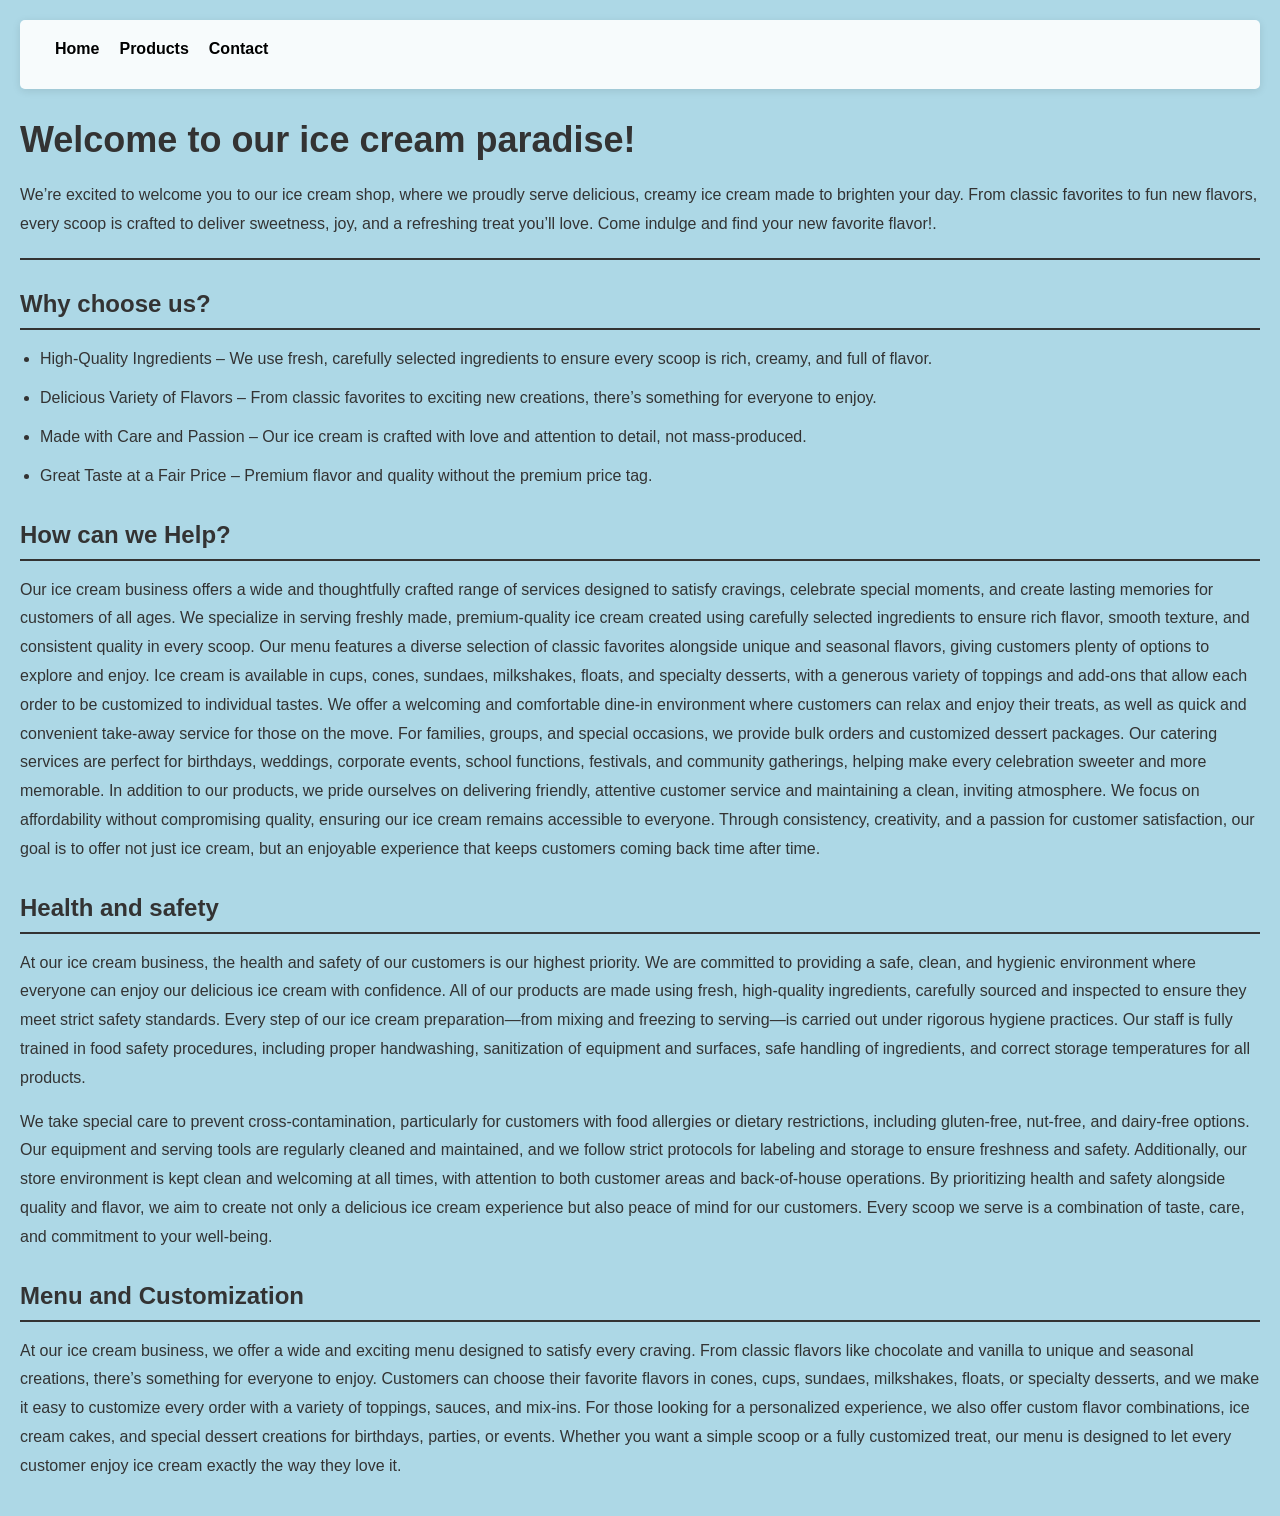
==== HTML/Index.html @ 8b0a5c04 "Add files via upload" ====
<!DOCTYPE html>
<html lang="en">
<head>
     <meta charset="utf-8">
	 <title>home page</title>
	 <style>
	   * {
	     margin: 0;
	     padding: 0;
	     box-sizing: border-box;
	   }
	   
	   body {
	     background-color: lightblue;
	     font-family: Arial, sans-serif;
	     padding: 20px;
	   }
	   
	   header {
	     margin-bottom: 30px;
	   }
	   
	   .navbar {
	     background-color: rgba(255, 255, 255, 0.9);
	     padding: 15px;
	     border-radius: 5px;
	     box-shadow: 0 2px 8px rgba(0,0,0,0.1);
	   }
	   
	   .navbar ul {
	     list-style-type: none;
	     display: flex;
	     gap: 20px;
	   }
	   
	   .navbar a {
	     color: black;
	     text-decoration: none;
	     font-weight: bold;
	     font-size: 16px;
	   }
	   
	   .navbar a:hover {
	     text-decoration: underline;
	   }
	   
	   h1 {
	     font-size: 36px;
	     margin-bottom: 20px;
	     color: #333;
	   }
	   
	   h2 {
	     font-size: 24px;
	     margin-top: 30px;
	     margin-bottom: 15px;
	     color: #333;
	     border-bottom: 2px solid #333;
	     padding-bottom: 10px;
	   }
	   
	   p {
	     line-height: 1.8;
	     color: #333;
	     margin-bottom: 15px;
	   }
	   
	   ul {
	     margin-left: 20px;
	     line-height: 1.8;
	   }
	   
	   li {
	     margin-bottom: 10px;
	     color: #333;
	   }
	   
	   hr {
	     margin: 20px 0;
	     border: none;
	     border-top: 2px solid #333;
	   }
	 </style>
</head>

<body>
     <header>
	<nav class="navbar">
    <ul>
        <li><a href="index.html">Home</a></li>
        <li><a href="products.html">Products</a></li>
        <li><a href="contact.html">Contact</a></li>
    </ul>
</nav>

	 
	 </header>
	 <h1>Welcome to our ice cream paradise!</h1>
	 <p>We’re excited to welcome you to our ice cream shop, where we proudly serve delicious, creamy ice cream made to brighten your day. From classic favorites to fun new flavors, every scoop is crafted to deliver sweetness, joy, and a refreshing treat you’ll love. Come indulge and find your new favorite flavor!.</p>

<hr>

<h2>Why choose us?</h2>
<ul>
    <li>High-Quality Ingredients – We use fresh, carefully selected ingredients to ensure every scoop is rich, creamy, and full of flavor.</li>
	<li>Delicious Variety of Flavors – From classic favorites to exciting new creations, there’s something for everyone to enjoy.</li>
	<li>Made with Care and Passion – Our ice cream is crafted with love and attention to detail, not mass-produced.</li>
	<li>Great Taste at a Fair Price – Premium flavor and quality without the premium price tag.</li>
	</ul>
	
<h2> How can we Help?</h2>
 
     <p>Our ice cream business offers a wide and thoughtfully crafted range of services designed to satisfy cravings, celebrate special moments, and create lasting memories for customers of all ages. We specialize in serving freshly made, premium-quality ice cream created using carefully selected ingredients to ensure rich flavor, smooth texture, and consistent quality in every scoop. Our menu features a diverse selection of classic favorites alongside unique and seasonal flavors, giving customers plenty of options to explore and enjoy. Ice cream is available in cups, cones, sundaes, milkshakes, floats, and specialty desserts, with a generous variety of toppings and add-ons that allow each order to be customized to individual tastes.

We offer a welcoming and comfortable dine-in environment where customers can relax and enjoy their treats, as well as quick and convenient take-away service for those on the move. For families, groups, and special occasions, we provide bulk orders and customized dessert packages. Our catering services are perfect for birthdays, weddings, corporate events, school functions, festivals, and community gatherings, helping make every celebration sweeter and more memorable.

In addition to our products, we pride ourselves on delivering friendly, attentive customer service and maintaining a clean, inviting atmosphere. We focus on affordability without compromising quality, ensuring our ice cream remains accessible to everyone. Through consistency, creativity, and a passion for customer satisfaction, our goal is to offer not just ice cream, but an enjoyable experience that keeps customers coming back time after time.</p>

    <h2>Health and safety</h2>
	 
	<p>At our ice cream business, the health and safety of our customers is our highest priority. We are committed to providing a safe, clean, and hygienic environment where everyone can enjoy our delicious ice cream with confidence. All of our products are made using fresh, high-quality ingredients, carefully sourced and inspected to ensure they meet strict safety standards. Every step of our ice cream preparation—from mixing and freezing to serving—is carried out under rigorous hygiene practices. Our staff is fully trained in food safety procedures, including proper handwashing, sanitization of equipment and surfaces, safe handling of ingredients, and correct storage temperatures for all products.</p>
	<p>We take special care to prevent cross-contamination, particularly for customers with food allergies or dietary restrictions, including gluten-free, nut-free, and dairy-free options. Our equipment and serving tools are regularly cleaned and maintained, and we follow strict protocols for labeling and storage to ensure freshness and safety. Additionally, our store environment is kept clean and welcoming at all times, with attention to both customer areas and back-of-house operations.

By prioritizing health and safety alongside quality and flavor, we aim to create not only a delicious ice cream experience but also peace of mind for our customers. Every scoop we serve is a combination of taste, care, and commitment to your well-being.</p>
  
    <h2> Menu and Customization</h2>
	
	<p>At our ice cream business, we offer a wide and exciting menu designed to satisfy every craving. From classic flavors like chocolate and vanilla to unique and seasonal creations, there’s something for everyone to enjoy. Customers can choose their favorite flavors in cones, cups, sundaes, milkshakes, floats, or specialty desserts, and we make it easy to customize every order with a variety of toppings, sauces, and mix-ins. For those looking for a personalized experience, we also offer custom flavor combinations, ice cream cakes, and special dessert creations for birthdays, parties, or events. Whether you want a simple scoop or a fully customized treat, our menu is designed to let every customer enjoy ice cream exactly the way they love it.</P>
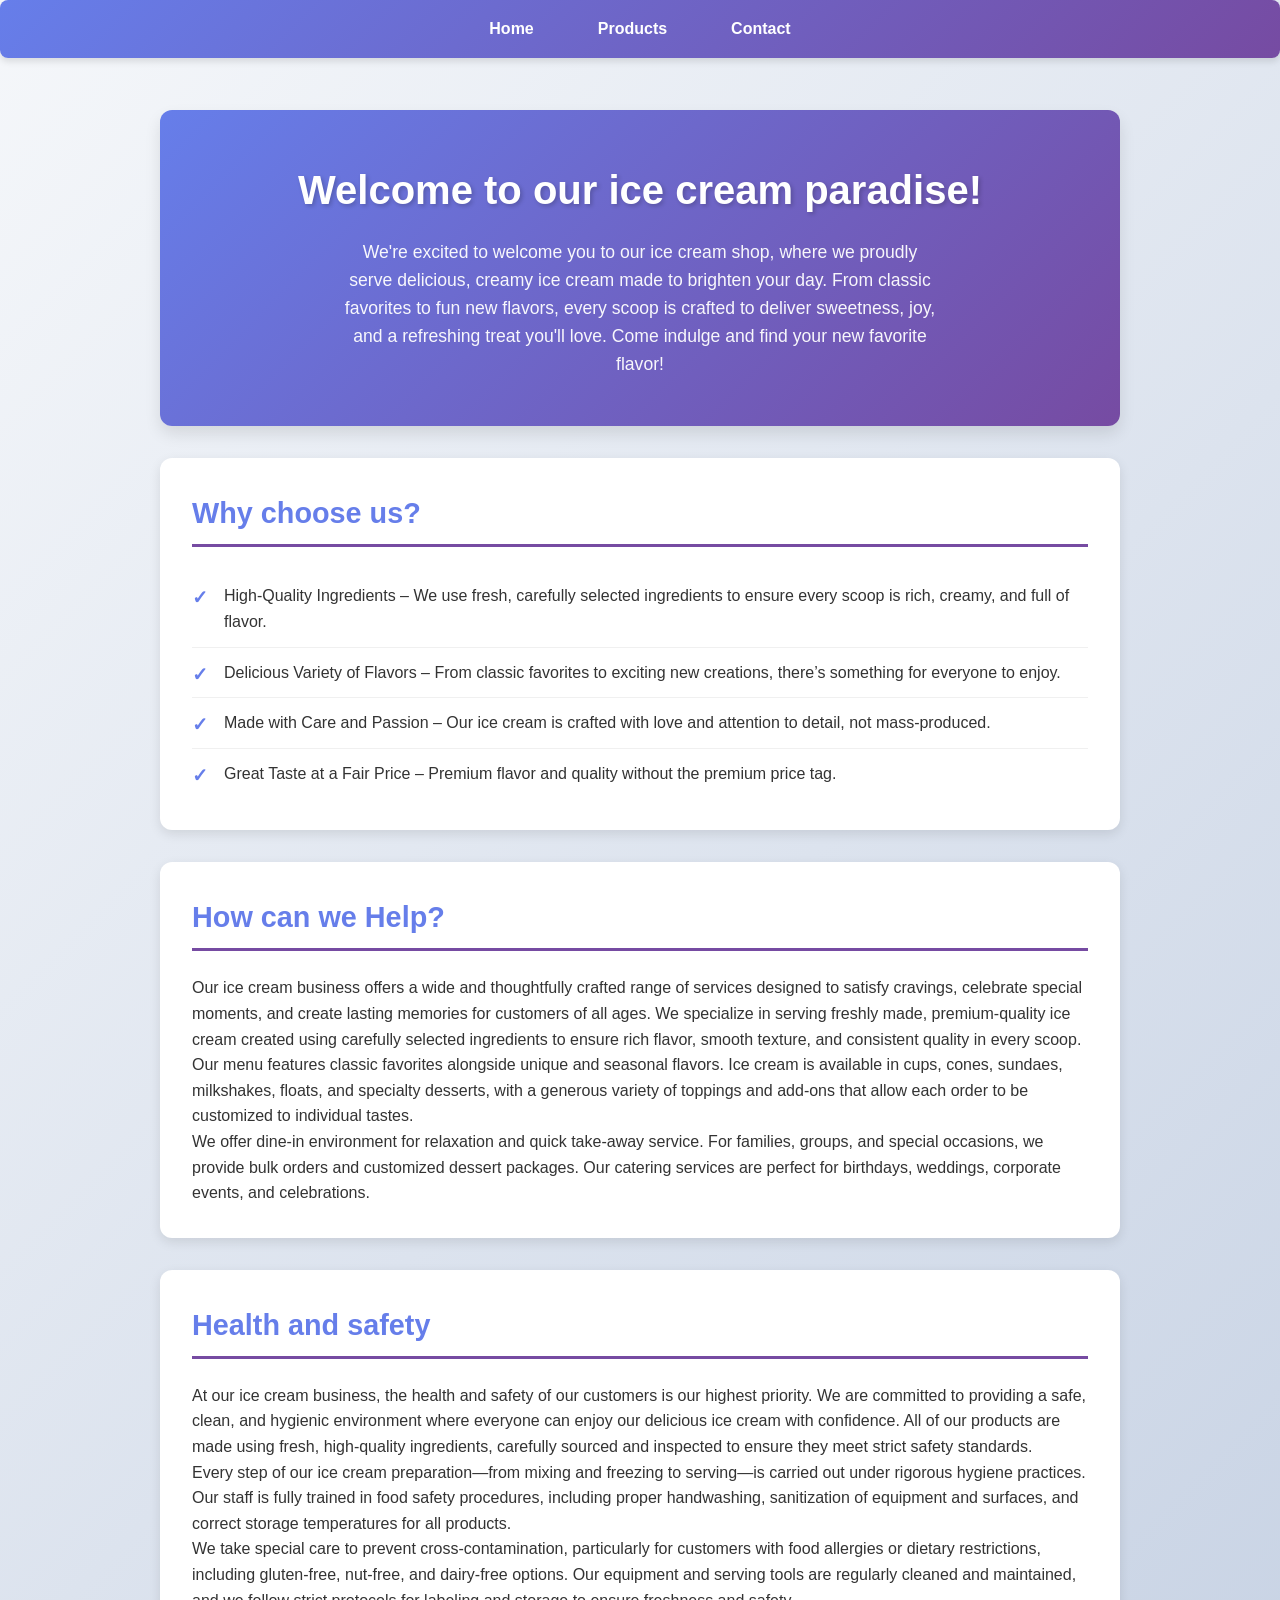
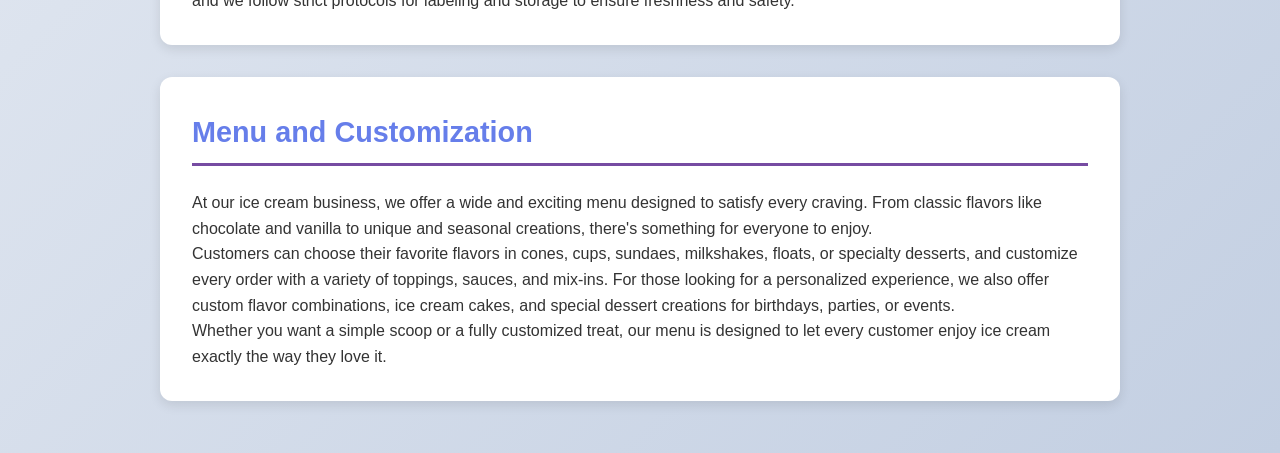
==== commit c4fdc122: "Add files via upload" ====
--- a/HTML/Index.html
+++ b/HTML/Index.html
@@ -1,128 +1,65 @@
 <!DOCTYPE html>
 <html lang="en">
 <head>
-     <meta charset="utf-8">
-	 <title>home page</title>
-	 <style>
-	   * {
-	     margin: 0;
-	     padding: 0;
-	     box-sizing: border-box;
-	   }
-	   
-	   body {
-	     background-color: lightblue;
-	     font-family: Arial, sans-serif;
-	     padding: 20px;
-	   }
-	   
-	   header {
-	     margin-bottom: 30px;
-	   }
-	   
-	   .navbar {
-	     background-color: rgba(255, 255, 255, 0.9);
-	     padding: 15px;
-	     border-radius: 5px;
-	     box-shadow: 0 2px 8px rgba(0,0,0,0.1);
-	   }
-	   
-	   .navbar ul {
-	     list-style-type: none;
-	     display: flex;
-	     gap: 20px;
-	   }
-	   
-	   .navbar a {
-	     color: black;
-	     text-decoration: none;
-	     font-weight: bold;
-	     font-size: 16px;
-	   }
-	   
-	   .navbar a:hover {
-	     text-decoration: underline;
-	   }
-	   
-	   h1 {
-	     font-size: 36px;
-	     margin-bottom: 20px;
-	     color: #333;
-	   }
-	   
-	   h2 {
-	     font-size: 24px;
-	     margin-top: 30px;
-	     margin-bottom: 15px;
-	     color: #333;
-	     border-bottom: 2px solid #333;
-	     padding-bottom: 10px;
-	   }
-	   
-	   p {
-	     line-height: 1.8;
-	     color: #333;
-	     margin-bottom: 15px;
-	   }
-	   
-	   ul {
-	     margin-left: 20px;
-	     line-height: 1.8;
-	   }
-	   
-	   li {
-	     margin-bottom: 10px;
-	     color: #333;
-	   }
-	   
-	   hr {
-	     margin: 20px 0;
-	     border: none;
-	     border-top: 2px solid #333;
-	   }
-	 </style>
+  <meta charset="utf-8">
+  <meta name="viewport" content="width=device-width, initial-scale=1.0">
+  <title>Home - Ice Cream Shop</title>
+  <link rel="stylesheet" href="CSS/style.css">
 </head>
 
 <body>
-     <header>
-	<nav class="navbar">
+  <nav class="navbar">
     <ul>
-        <li><a href="index.html">Home</a></li>
-        <li><a href="products.html">Products</a></li>
-        <li><a href="contact.html">Contact</a></li>
+      <li><a href="Index.html">Home</a></li>
+      <li><a href="products.html">Products</a></li>
+      <li><a href="contact.html">Contact</a></li>
     </ul>
-</nav>
+  </nav>
+	 
+	 <div class="container">
+	 
+	 <div class="header-section">
+	   <h1>Welcome to our ice cream paradise!</h1>
+	   <p>We're excited to welcome you to our ice cream shop, where we proudly serve delicious, creamy ice cream made to brighten your day. From classic favorites to fun new flavors, every scoop is crafted to deliver sweetness, joy, and a refreshing treat you'll love. Come indulge and find your new favorite flavor!</p>
+	 </div>
 
-	 
-	 </header>
-	 <h1>Welcome to our ice cream paradise!</h1>
-	 <p>We’re excited to welcome you to our ice cream shop, where we proudly serve delicious, creamy ice cream made to brighten your day. From classic favorites to fun new flavors, every scoop is crafted to deliver sweetness, joy, and a refreshing treat you’ll love. Come indulge and find your new favorite flavor!.</p>
-
-<hr>
-
-<h2>Why choose us?</h2>
+	 <div class="section">
+	   <h2>Why choose us?</h2>
 <ul>
     <li>High-Quality Ingredients – We use fresh, carefully selected ingredients to ensure every scoop is rich, creamy, and full of flavor.</li>
 	<li>Delicious Variety of Flavors – From classic favorites to exciting new creations, there’s something for everyone to enjoy.</li>
 	<li>Made with Care and Passion – Our ice cream is crafted with love and attention to detail, not mass-produced.</li>
 	<li>Great Taste at a Fair Price – Premium flavor and quality without the premium price tag.</li>
-	</ul>
-	
-<h2> How can we Help?</h2>
- 
-     <p>Our ice cream business offers a wide and thoughtfully crafted range of services designed to satisfy cravings, celebrate special moments, and create lasting memories for customers of all ages. We specialize in serving freshly made, premium-quality ice cream created using carefully selected ingredients to ensure rich flavor, smooth texture, and consistent quality in every scoop. Our menu features a diverse selection of classic favorites alongside unique and seasonal flavors, giving customers plenty of options to explore and enjoy. Ice cream is available in cups, cones, sundaes, milkshakes, floats, and specialty desserts, with a generous variety of toppings and add-ons that allow each order to be customized to individual tastes.
+	   </ul>
+	 </div>
+	 
+	 <div class="section">
+	   <h2>How can we Help?</h2>
+	   <p>Our ice cream business offers a wide and thoughtfully crafted range of services designed to satisfy cravings, celebrate special moments, and create lasting memories for customers of all ages. We specialize in serving freshly made, premium-quality ice cream created using carefully selected ingredients to ensure rich flavor, smooth texture, and consistent quality in every scoop.</p>
+	   
+	   <p>Our menu features classic favorites alongside unique and seasonal flavors. Ice cream is available in cups, cones, sundaes, milkshakes, floats, and specialty desserts, with a generous variety of toppings and add-ons that allow each order to be customized to individual tastes.</p>
+	   
+	   <p>We offer dine-in environment for relaxation and quick take-away service. For families, groups, and special occasions, we provide bulk orders and customized dessert packages. Our catering services are perfect for birthdays, weddings, corporate events, and celebrations.</p>
+	 </div>
+	 
+	 <div class="section">
+	   <h2>Health and safety</h2>
+	   <p>At our ice cream business, the health and safety of our customers is our highest priority. We are committed to providing a safe, clean, and hygienic environment where everyone can enjoy our delicious ice cream with confidence. All of our products are made using fresh, high-quality ingredients, carefully sourced and inspected to ensure they meet strict safety standards.</p>
+	   
+	   <p>Every step of our ice cream preparation—from mixing and freezing to serving—is carried out under rigorous hygiene practices. Our staff is fully trained in food safety procedures, including proper handwashing, sanitization of equipment and surfaces, and correct storage temperatures for all products.</p>
+	   
+	   <p>We take special care to prevent cross-contamination, particularly for customers with food allergies or dietary restrictions, including gluten-free, nut-free, and dairy-free options. Our equipment and serving tools are regularly cleaned and maintained, and we follow strict protocols for labeling and storage to ensure freshness and safety.</p>
+	 </div>
+	 
+	 <div class="section">
+	   <h2>Menu and Customization</h2>
+	   <p>At our ice cream business, we offer a wide and exciting menu designed to satisfy every craving. From classic flavors like chocolate and vanilla to unique and seasonal creations, there's something for everyone to enjoy.</p>
+	   
+	   <p>Customers can choose their favorite flavors in cones, cups, sundaes, milkshakes, floats, or specialty desserts, and customize every order with a variety of toppings, sauces, and mix-ins. For those looking for a personalized experience, we also offer custom flavor combinations, ice cream cakes, and special dessert creations for birthdays, parties, or events.</p>
+	   
+	   <p>Whether you want a simple scoop or a fully customized treat, our menu is designed to let every customer enjoy ice cream exactly the way they love it.</p>
+	 </div>
+	 
+	 </div>
 
-We offer a welcoming and comfortable dine-in environment where customers can relax and enjoy their treats, as well as quick and convenient take-away service for those on the move. For families, groups, and special occasions, we provide bulk orders and customized dessert packages. Our catering services are perfect for birthdays, weddings, corporate events, school functions, festivals, and community gatherings, helping make every celebration sweeter and more memorable.
-
-In addition to our products, we pride ourselves on delivering friendly, attentive customer service and maintaining a clean, inviting atmosphere. We focus on affordability without compromising quality, ensuring our ice cream remains accessible to everyone. Through consistency, creativity, and a passion for customer satisfaction, our goal is to offer not just ice cream, but an enjoyable experience that keeps customers coming back time after time.</p>
-
-    <h2>Health and safety</h2>
-	 
-	<p>At our ice cream business, the health and safety of our customers is our highest priority. We are committed to providing a safe, clean, and hygienic environment where everyone can enjoy our delicious ice cream with confidence. All of our products are made using fresh, high-quality ingredients, carefully sourced and inspected to ensure they meet strict safety standards. Every step of our ice cream preparation—from mixing and freezing to serving—is carried out under rigorous hygiene practices. Our staff is fully trained in food safety procedures, including proper handwashing, sanitization of equipment and surfaces, safe handling of ingredients, and correct storage temperatures for all products.</p>
-	<p>We take special care to prevent cross-contamination, particularly for customers with food allergies or dietary restrictions, including gluten-free, nut-free, and dairy-free options. Our equipment and serving tools are regularly cleaned and maintained, and we follow strict protocols for labeling and storage to ensure freshness and safety. Additionally, our store environment is kept clean and welcoming at all times, with attention to both customer areas and back-of-house operations.
-
-By prioritizing health and safety alongside quality and flavor, we aim to create not only a delicious ice cream experience but also peace of mind for our customers. Every scoop we serve is a combination of taste, care, and commitment to your well-being.</p>
-  
-    <h2> Menu and Customization</h2>
-	
-	<p>At our ice cream business, we offer a wide and exciting menu designed to satisfy every craving. From classic flavors like chocolate and vanilla to unique and seasonal creations, there’s something for everyone to enjoy. Customers can choose their favorite flavors in cones, cups, sundaes, milkshakes, floats, or specialty desserts, and we make it easy to customize every order with a variety of toppings, sauces, and mix-ins. For those looking for a personalized experience, we also offer custom flavor combinations, ice cream cakes, and special dessert creations for birthdays, parties, or events. Whether you want a simple scoop or a fully customized treat, our menu is designed to let every customer enjoy ice cream exactly the way they love it.</P>+</body>
--- a/HTML/CSS/style.css
+++ b/HTML/CSS/style.css
@@ -0,0 +1,406 @@
+/* Global Styles */
+* {
+  margin: 0;
+  padding: 0;
+  box-sizing: border-box;
+}
+
+body {
+  font-family: 'Segoe UI', Tahoma, Geneva, Verdana, sans-serif;
+  line-height: 1.6;
+  color: #333;
+  background: linear-gradient(135deg, #f5f7fa 0%, #c3cfe2 100%);
+  min-height: 100vh;
+}
+
+/* Container */
+.container {
+  max-width: 1000px;
+  margin: 0 auto;
+  padding: 20px;
+}
+
+/* Navigation */
+.navbar {
+  background: linear-gradient(135deg, #667eea 0%, #764ba2 100%);
+  padding: 1rem;
+  box-shadow: 0 4px 6px rgba(0, 0, 0, 0.1);
+  margin-bottom: 2rem;
+  border-radius: 8px;
+}
+
+.navbar ul {
+  list-style: none;
+  display: flex;
+  justify-content: center;
+  gap: 2rem;
+  flex-wrap: wrap;
+}
+
+.navbar a {
+  color: white;
+  text-decoration: none;
+  font-weight: 600;
+  transition: all 0.3s ease;
+  padding: 0.5rem 1rem;
+  border-radius: 4px;
+}
+
+.navbar a:hover {
+  background: rgba(255, 255, 255, 0.2);
+  transform: translateY(-2px);
+}
+
+/* Navigation Links (for pages with back links) */
+.nav-links {
+  display: flex;
+  gap: 1rem;
+  margin-bottom: 2rem;
+  justify-content: center;
+  flex-wrap: wrap;
+}
+
+.nav-links a,
+.back-link,
+.contact-link {
+  background: linear-gradient(135deg, #667eea 0%, #764ba2 100%);
+  color: white;
+  text-decoration: none;
+  padding: 0.75rem 1.5rem;
+  border-radius: 8px;
+  transition: all 0.3s ease;
+  font-weight: 600;
+  display: inline-block;
+}
+
+.nav-links a:hover,
+.back-link:hover,
+.contact-link:hover {
+  transform: translateY(-3px);
+  box-shadow: 0 6px 12px rgba(102, 126, 234, 0.4);
+}
+
+/* Header Section */
+.header-section {
+  background: linear-gradient(135deg, #667eea 0%, #764ba2 100%);
+  color: white;
+  padding: 3rem 2rem;
+  border-radius: 12px;
+  margin-bottom: 2rem;
+  text-align: center;
+  box-shadow: 0 8px 16px rgba(0, 0, 0, 0.1);
+}
+
+.header-section h1 {
+  font-size: 2.5rem;
+  margin-bottom: 1rem;
+  text-shadow: 2px 2px 4px rgba(0, 0, 0, 0.2);
+}
+
+.header-section p {
+  font-size: 1.1rem;
+  opacity: 0.95;
+  max-width: 600px;
+  margin: 0 auto;
+}
+
+/* Contact Section */
+.contact-section {
+  background: white;
+  padding: 2rem;
+  margin-bottom: 2rem;
+  border-radius: 12px;
+  box-shadow: 0 4px 12px rgba(0, 0, 0, 0.1);
+}
+
+.contact-section h2 {
+  color: #667eea;
+  margin-bottom: 1.5rem;
+  font-size: 1.8rem;
+  border-bottom: 3px solid #764ba2;
+  padding-bottom: 0.5rem;
+}
+
+/* Contact Info Grid */
+.contact-info {
+  background: #f8f9fa;
+  padding: 1.5rem;
+  margin-bottom: 1.5rem;
+  border-left: 4px solid #667eea;
+  border-radius: 6px;
+  transition: all 0.3s ease;
+}
+
+.contact-info:hover {
+  background: #f0f2ff;
+  transform: translateX(5px);
+}
+
+.contact-info strong {
+  color: #667eea;
+  font-size: 1.1rem;
+}
+
+/* Form Styles */
+form {
+  display: grid;
+  gap: 1.5rem;
+}
+
+.form-group {
+  display: flex;
+  flex-direction: column;
+}
+
+.form-group label {
+  margin-bottom: 0.5rem;
+  font-weight: 600;
+  color: #667eea;
+}
+
+.form-group input,
+.form-group textarea {
+  padding: 0.75rem 1rem;
+  border: 2px solid #e0e0e0;
+  border-radius: 6px;
+  font-size: 1rem;
+  font-family: inherit;
+  transition: all 0.3s ease;
+}
+
+.form-group input:focus,
+.form-group textarea:focus {
+  outline: none;
+  border-color: #667eea;
+  box-shadow: 0 0 0 3px rgba(102, 126, 234, 0.1);
+  transform: scale(1.01);
+}
+
+.form-group textarea {
+  min-height: 120px;
+  resize: vertical;
+}
+
+/* Submit Button */
+.submit-btn {
+  background: linear-gradient(135deg, #667eea 0%, #764ba2 100%);
+  color: white;
+  padding: 1rem 2rem;
+  border: none;
+  border-radius: 8px;
+  font-size: 1rem;
+  font-weight: 600;
+  cursor: pointer;
+  transition: all 0.3s ease;
+  text-transform: uppercase;
+  letter-spacing: 1px;
+}
+
+.submit-btn:hover {
+  transform: translateY(-3px);
+  box-shadow: 0 8px 16px rgba(102, 126, 234, 0.4);
+}
+
+.submit-btn:active {
+  transform: translateY(-1px);
+}
+
+/* Sections */
+.section {
+  background: white;
+  padding: 2rem;
+  margin-bottom: 2rem;
+  border-radius: 12px;
+  box-shadow: 0 4px 12px rgba(0, 0, 0, 0.1);
+}
+
+.section h2 {
+  color: #667eea;
+  margin-bottom: 1.5rem;
+  font-size: 1.8rem;
+  border-bottom: 3px solid #764ba2;
+  padding-bottom: 0.5rem;
+}
+
+.section ul {
+  list-style: none;
+  padding-left: 0;
+}
+
+.section ul li {
+  padding: 0.75rem 0 0.75rem 2rem;
+  position: relative;
+  border-bottom: 1px solid #f0f0f0;
+}
+
+.section ul li:before {
+  content: "✓";
+  position: absolute;
+  left: 0;
+  color: #667eea;
+  font-weight: bold;
+  font-size: 1.2rem;
+}
+
+.section ul li:last-child {
+  border-bottom: none;
+}
+
+/* Image Gallery */
+.image-gallery {
+  display: flex;
+  justify-content: center;
+  gap: 2rem;
+  margin-bottom: 2rem;
+  flex-wrap: wrap;
+}
+
+.product-item {
+  text-align: center;
+  transition: all 0.3s ease;
+}
+
+.product-item img {
+  border-radius: 12px;
+  box-shadow: 0 6px 12px rgba(0, 0, 0, 0.15);
+  transition: all 0.3s ease;
+}
+
+.product-item:hover img {
+  transform: scale(1.05);
+  box-shadow: 0 8px 16px rgba(102, 126, 234, 0.3);
+}
+
+.product-price {
+  margin-top: 1rem;
+  font-weight: 600;
+  color: #667eea;
+  font-size: 1.1rem;
+}
+
+/* Promotion Banner */
+.promotion-banner {
+  background: linear-gradient(135deg, #f093fb 0%, #f5576c 100%);
+  color: white;
+  padding: 1.5rem;
+  border-radius: 8px;
+  margin-bottom: 2rem;
+  text-align: center;
+  font-weight: 600;
+  font-size: 1.1rem;
+  box-shadow: 0 4px 12px rgba(0, 0, 0, 0.1);
+  animation: pulse 2s infinite;
+}
+
+@keyframes pulse {
+  0%, 100% { transform: scale(1); }
+  50% { transform: scale(1.02); }
+}
+
+/* Services List */
+.services-list {
+  display: grid;
+  gap: 1.5rem;
+  grid-template-columns: repeat(auto-fit, minmax(250px, 1fr));
+}
+
+.service-item {
+  background: linear-gradient(135deg, #f5f7fa 0%, #c3cfe2 100%);
+  padding: 1.5rem;
+  border-radius: 8px;
+  border-left: 4px solid #667eea;
+  transition: all 0.3s ease;
+}
+
+.service-item:hover {
+  transform: translateY(-5px);
+  box-shadow: 0 6px 12px rgba(102, 126, 234, 0.2);
+}
+
+/* Flavor Cards */
+.flavor-section {
+  display: grid;
+  gap: 1.5rem;
+  grid-template-columns: repeat(auto-fit, minmax(280px, 1fr));
+}
+
+.flavor-card {
+  background: linear-gradient(135deg, #ffecd2 0%, #fcb69f 100%);
+  padding: 1.5rem;
+  border-radius: 12px;
+  box-shadow: 0 4px 12px rgba(0, 0, 0, 0.1);
+  transition: all 0.3s ease;
+}
+
+.flavor-card:hover {
+  transform: translateY(-8px);
+  box-shadow: 0 8px 20px rgba(0, 0, 0, 0.15);
+}
+
+.flavor-card h3 {
+  color: #d63031;
+  margin-bottom: 1rem;
+  font-size: 1.3rem;
+}
+
+.flavor-card p {
+  color: #333;
+  font-size: 0.95rem;
+  line-height: 1.7;
+}
+
+/* Responsive Design */
+@media (max-width: 768px) {
+  .header-section h1 {
+    font-size: 1.8rem;
+  }
+
+  .navbar ul {
+    gap: 1rem;
+  }
+
+  .contact-info {
+    margin-bottom: 1rem;
+  }
+
+  .image-gallery {
+    gap: 1rem;
+  }
+
+  .product-item img {
+    width: 100%;
+    max-width: 150px;
+  }
+
+  .flavor-section {
+    grid-template-columns: 1fr;
+  }
+}
+
+@media (max-width: 480px) {
+  .container {
+    padding: 15px;
+  }
+
+  .header-section {
+    padding: 2rem 1rem;
+  }
+
+  .header-section h1 {
+    font-size: 1.5rem;
+  }
+
+  .navbar ul {
+    flex-direction: column;
+    gap: 0.5rem;
+  }
+
+  .nav-links {
+    flex-direction: column;
+  }
+
+  .nav-links a {
+    width: 100%;
+    text-align: center;
+  }
+}
